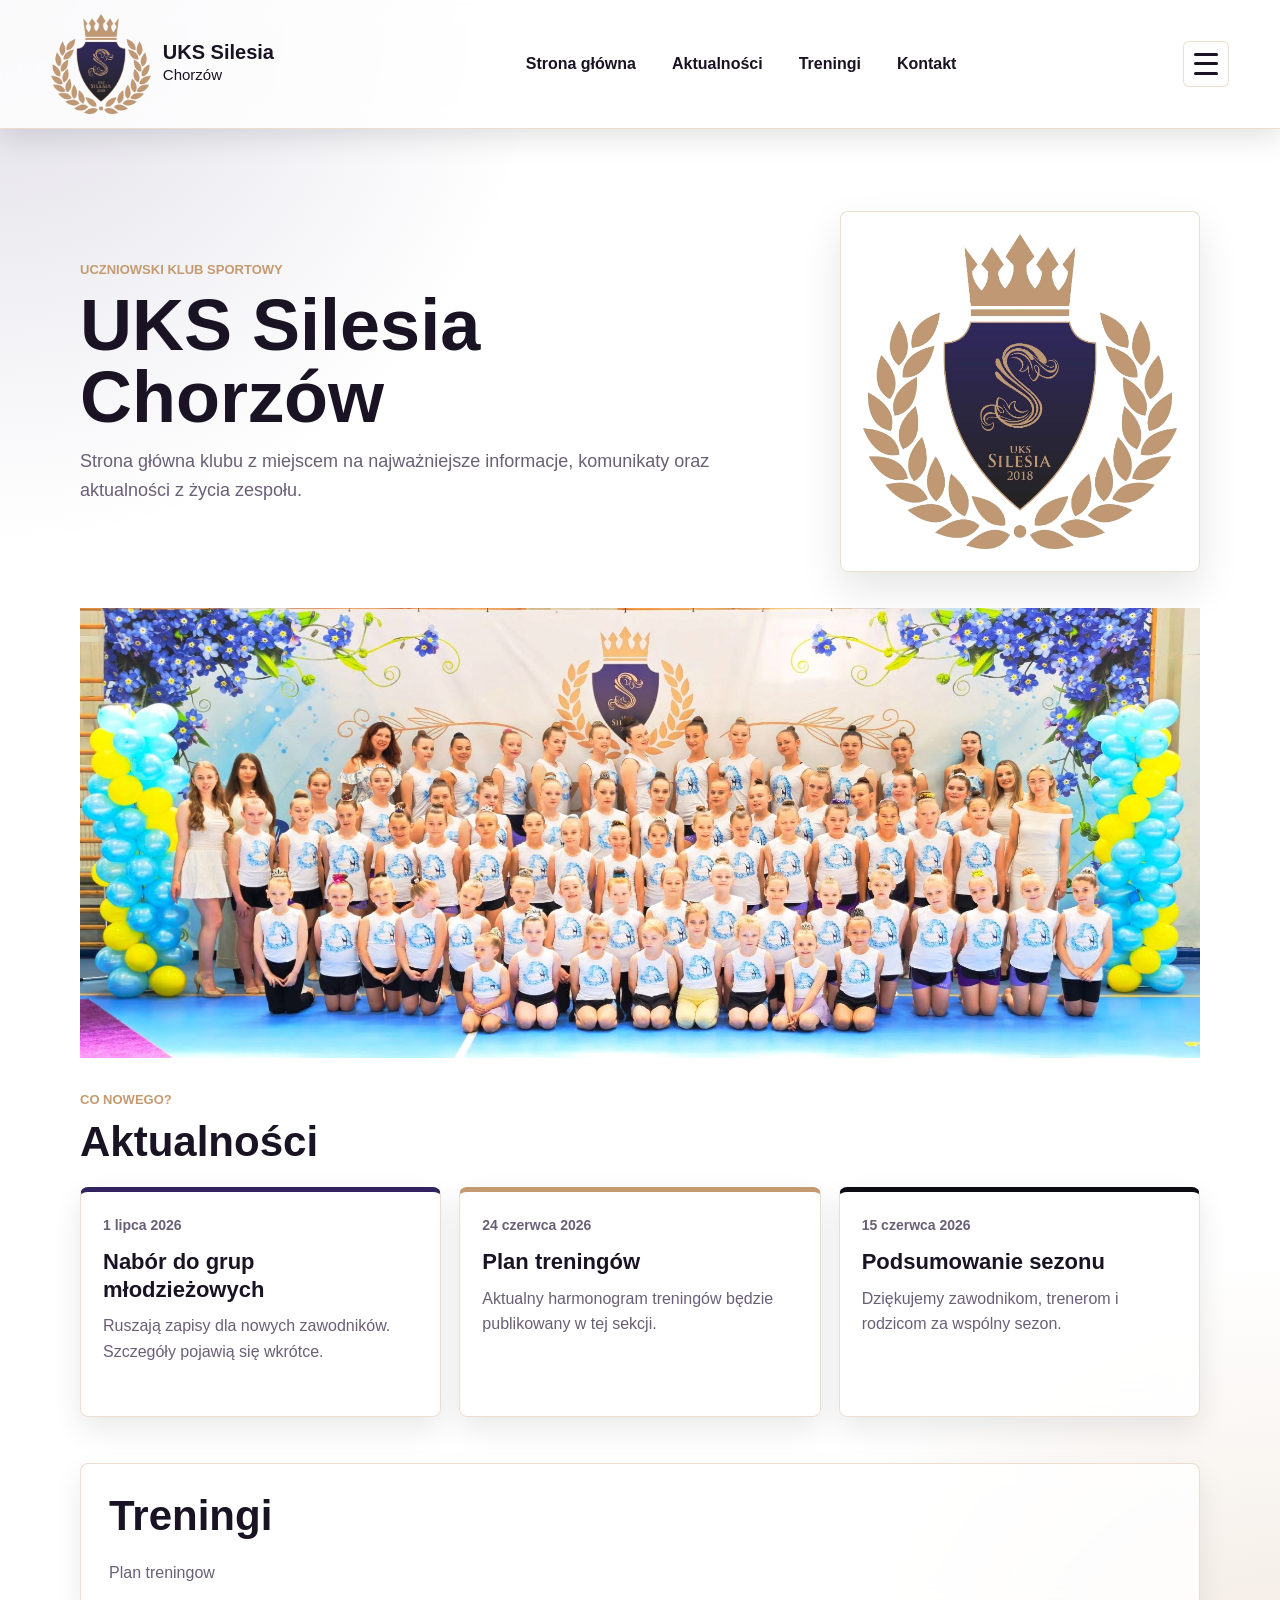
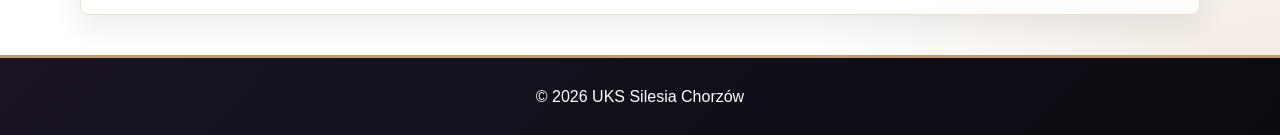
==== index.html @ f20cba4d "Add files via upload" ====
<!DOCTYPE html>
<html lang="pl">
<head>
  <meta charset="UTF-8">
  <meta name="viewport" content="width=device-width, initial-scale=1.0">
  <title>UKS Silesia Chorzów</title>
  <link rel="stylesheet" href="style.css">
</head>
<body>
  <header class="naglowek-strony">
    <a class="logo" href="#poczatek" aria-label="UKS Silesia Chorzów - strona główna">
      <img class="obraz-logo" src="logo.png" alt="Logo UKS Silesia Chorzów">
      <span class="tekst-logo">
        <strong>UKS Silesia</strong>
        <span>Chorzów</span>
      </span>
    </a>

    <nav class="nawigacja-glowna" aria-label="Główna nawigacja">
      <a href="#poczatek">Strona główna</a>
      <a href="#aktualnosci">Aktualności</a>
      <a href="#treningi">Treningi</a>
      <a href="#kontakt">Kontakt</a>
    </nav>

    <div class="obszar-menu">
      <button class="przycisk-menu" id="przycisk-menu" type="button" aria-label="Otwórz menu" aria-expanded="false" aria-controls="menu-rozwijane">
        <span></span>
        <span></span>
        <span></span>
      </button>

      <div class="menu-rozwijane" id="menu-rozwijane" hidden>
        <a href="#poczatek">Strona główna</a>
        <a href="#aktualnosci">Aktualności</a>
        <a href="#treningi">Treningi</a>
        <a href="#kontakt">Kontakt</a>
      </div>
    </div>
  </header>


  <main id="poczatek">
    
    <section class="wstep">
      <div class="tekst-wstepu">
        <p class="etykieta">Uczniowski Klub Sportowy</p>
        <h1>UKS Silesia Chorzów</h1>
        <p>
          Strona główna klubu z miejscem na najważniejsze informacje, komunikaty
          oraz aktualności z życia zespołu.
        </p>
      </div>

      <div class="logo-wstepu" aria-hidden="true">
        <img src="logo.png" alt="">
      </div>
    </section>

    <section>
      <img src="baner.jpg" alt="baner" id="baner">
    </section>

    <section class="aktualnosci" id="aktualnosci" aria-labelledby="naglowek-aktualnosci">
      <p class="etykieta">Co nowego?</p>
      <h2 id="naglowek-aktualnosci">Aktualności</h2>

      <div class="siatka-aktualnosci">
        <article class="karta-aktualnosci">
          <time datetime="2026-07-01">1 lipca 2026</time>
          <h3>Nabór do grup młodzieżowych</h3>
          <p>Ruszają zapisy dla nowych zawodników. Szczegóły pojawią się wkrótce.</p>
        </article>

        <article class="karta-aktualnosci">
          <time datetime="2026-06-24">24 czerwca 2026</time>
          <h3>Plan treningów</h3>
          <p>Aktualny harmonogram treningów będzie publikowany w tej sekcji.</p>
        </article>

        <article class="karta-aktualnosci">
          <time datetime="2026-06-15">15 czerwca 2026</time>
          <h3>Podsumowanie sezonu</h3>
          <p>Dziękujemy zawodnikom, trenerom i rodzicom za wspólny sezon.</p>
        </article>
      </div>
    </section>

    <section class="sekcja-informacyjna" id="treningi">
      <h2>Treningi</h2>
      <p>Plan treningow</p>
    </section>
  </main>

  <footer class="stopka-strony" id="kontakt">
    <p>© 2026 UKS Silesia Chorzów</p>
  </footer>

  <script src="script.js"></script>
</body>
</html>
---- style.css ----
:root {
  --fiolet: #31235f;
  --fiolet-ciemny: #191323;
  --czarny: #0d0b12;
  --zloto: #c49b71;
  --zloto-jasne: #e6c99b;
  --tekst: #17131f;
  --tekst-delikatny: #695f76;
  --linia: rgba(196, 155, 113, 0.32);
  --bialy-przezroczysty: rgba(255, 255, 255, 0.82);
  --bialy-mocny: rgba(255, 255, 255, 0.94);
}

* {
  box-sizing: border-box;
}

html {
  scroll-behavior: smooth;
}

body {
  margin: 0;
  font-family: Arial, Helvetica, sans-serif;
  color: var(--tekst);
  background:
    radial-gradient(circle at top left, rgba(49, 35, 95, 0.15), transparent 34rem),
    radial-gradient(circle at bottom right, rgba(196, 155, 113, 0.22), transparent 30rem),
    #ffffff;
  line-height: 1.6;
}

a {
  color: inherit;
}

.naglowek-strony {
  position: sticky;
  top: 0;
  z-index: 10;
  display: flex;
  align-items: center;
  justify-content: space-between;
  gap: 24px;
  min-height: 82px;
  padding: 14px clamp(18px, 4vw, 56px);
  background: var(--bialy-przezroczysty);
  border-bottom: 1px solid var(--linia);
  box-shadow: 0 8px 28px rgba(13, 11, 18, 0.12);
  backdrop-filter: blur(14px);
}

.logo {
  display: inline-flex;
  align-items: center;
  gap: 12px;
  color: var(--fiolet-ciemny);
  text-decoration: none;
}

.obraz-logo {
  width: 125px;
  height: 100px;
  flex: 0 0 64px;
  object-fit: contain;
  border-radius: 8px;
}

.tekst-logo {
  display: grid;
  font-size: 15px;
}

.tekst-logo strong {
  font-size: 20px;
  line-height: 1.1;
}

.nawigacja-glowna {
  display: flex;
  gap: 8px;
}

.nawigacja-glowna a,
.menu-rozwijane a {
  font-weight: 700;
  color: var(--fiolet-ciemny);
  text-decoration: none;
}

.nawigacja-glowna a {
  padding: 10px 14px;
  border-radius: 6px;
}

.nawigacja-glowna a:hover,
.nawigacja-glowna a:focus-visible,
.menu-rozwijane a:hover,
.menu-rozwijane a:focus-visible {
  color: var(--fiolet);
  background: rgba(196, 155, 113, 0.16);
  outline: none;
}

.obszar-menu {
  position: relative;
}

.przycisk-menu {
  display: grid;
  place-items: center;
  gap: 5px;
  width: 46px;
  height: 46px;
  padding: 10px;
  border: 1px solid var(--linia);
  border-radius: 6px;
  background: var(--bialy-mocny);
  cursor: pointer;
}

.przycisk-menu span {
  display: block;
  width: 24px;
  height: 3px;
  background: var(--fiolet-ciemny);
  border-radius: 20px;
}

.menu-rozwijane {
  position: absolute;
  top: calc(100% + 12px);
  right: 0;
  min-width: 220px;
  padding: 8px;
  background: var(--bialy-mocny);
  border: 1px solid var(--linia);
  border-radius: 8px;
  box-shadow: 0 18px 42px rgba(13, 11, 18, 0.18);
  backdrop-filter: blur(14px);
}

.menu-rozwijane a {
  display: block;
  padding: 12px 14px;
  border-radius: 6px;
}

main {
  width: min(1120px, calc(100% - 32px));
  margin: 0 auto;
}

.wstep {
  display: grid;
  grid-template-columns: minmax(0, 1fr) minmax(220px, 360px);
  gap: clamp(24px, 5vw, 54px);
  align-items: center;
  padding: clamp(42px, 7vw, 82px) 0 36px;
}

.etykieta {
  margin: 0 0 8px;
  color: var(--zloto);
  font-size: 13px;
  font-weight: 800;
  letter-spacing: 0;
  text-transform: uppercase;
}

h1,
h2,
h3,
p {
  margin-top: 0;
}

h1 {
  max-width: 780px;
  margin-bottom: 14px;
  color: var(--fiolet-ciemny);
  font-size: clamp(36px, 7vw, 72px);
  line-height: 1;
  letter-spacing: 0;
}

h2 {
  margin-bottom: 20px;
  color: var(--fiolet-ciemny);
  font-size: clamp(28px, 4vw, 42px);
  line-height: 1.15;
  letter-spacing: 0;
}

h3 {
  margin-bottom: 10px;
  color: var(--fiolet-ciemny);
  font-size: 22px;
  line-height: 1.25;
  letter-spacing: 0;
}

.tekst-wstepu p:not(.etykieta) {
  max-width: 670px;
  color: var(--tekst-delikatny);
  font-size: 18px;
}

.logo-wstepu {
  display: grid;
  place-items: center;
  min-height: 300px;
  padding: 22px;
  background: var(--bialy-przezroczysty);
  border: 1px solid var(--linia);
  border-radius: 8px;
  box-shadow: 0 18px 42px rgba(13, 11, 18, 0.1);
  backdrop-filter: blur(14px);
}

.logo-wstepu img {
  width: min(100%, 320px);
  max-height: 320px;
  object-fit: contain;
}

.aktualnosci {
  padding: 24px 0 46px;
}

.siatka-aktualnosci {
  display: grid;
  grid-template-columns: repeat(3, minmax(0, 1fr));
  gap: 18px;
}

.karta-aktualnosci {
  min-height: 230px;
  padding: 22px;
  background: var(--bialy-przezroczysty);
  border: 1px solid var(--linia);
  border-top: 5px solid var(--fiolet);
  border-radius: 8px;
  box-shadow: 0 12px 30px rgba(13, 11, 18, 0.09);
  backdrop-filter: blur(14px);
}

.karta-aktualnosci:nth-child(2) {
  border-top-color: var(--zloto);
}

.karta-aktualnosci:nth-child(3) {
  border-top-color: var(--czarny);
}

.karta-aktualnosci time {
  display: block;
  margin-bottom: 12px;
  color: var(--tekst-delikatny);
  font-size: 14px;
  font-weight: 700;
}

.karta-aktualnosci p,
.sekcja-informacyjna p {
  color: var(--tekst-delikatny);
}

.sekcja-informacyjna {
  margin-bottom: 28px;
  padding: 28px;
  background: var(--bialy-przezroczysty);
  border: 1px solid var(--linia);
  border-radius: 8px;
  box-shadow: 0 12px 30px rgba(13, 11, 18, 0.08);
  backdrop-filter: blur(14px);
}

.sekcja-informacyjna p {
  margin-bottom: 0;
}

.stopka-strony {
  margin-top: 40px;
  padding: 26px 18px;
  color: #ffffff;
  text-align: center;
  background: linear-gradient(135deg, var(--fiolet-ciemny), var(--czarny));
  border-top: 3px solid var(--zloto);
}

.stopka-strony p {
  margin: 0;
}

@media (max-width: 850px) {
  .nawigacja-glowna {
    display: none;
  }

  .siatka-aktualnosci {
    grid-template-columns: 1fr;
  }

  .wstep {
    grid-template-columns: 1fr;
  }

  .logo-wstepu {
    min-height: 220px;
  }
}

@media (max-width: 560px) {
  .naglowek-strony {
    padding: 12px 16px;
  }

  .obraz-logo {
    width: 50px;
    height: 50px;
    flex-basis: 50px;
  }

  .tekst-logo strong {
    font-size: 17px;
  }

  .menu-rozwijane {
    right: -4px;
    width: min(260px, calc(100vw - 32px));
  }

  .karta-aktualnosci,
  .sekcja-informacyjna {
    padding: 18px;
  }
}

#baner{
  width: 100%;
  height: 450px;
}
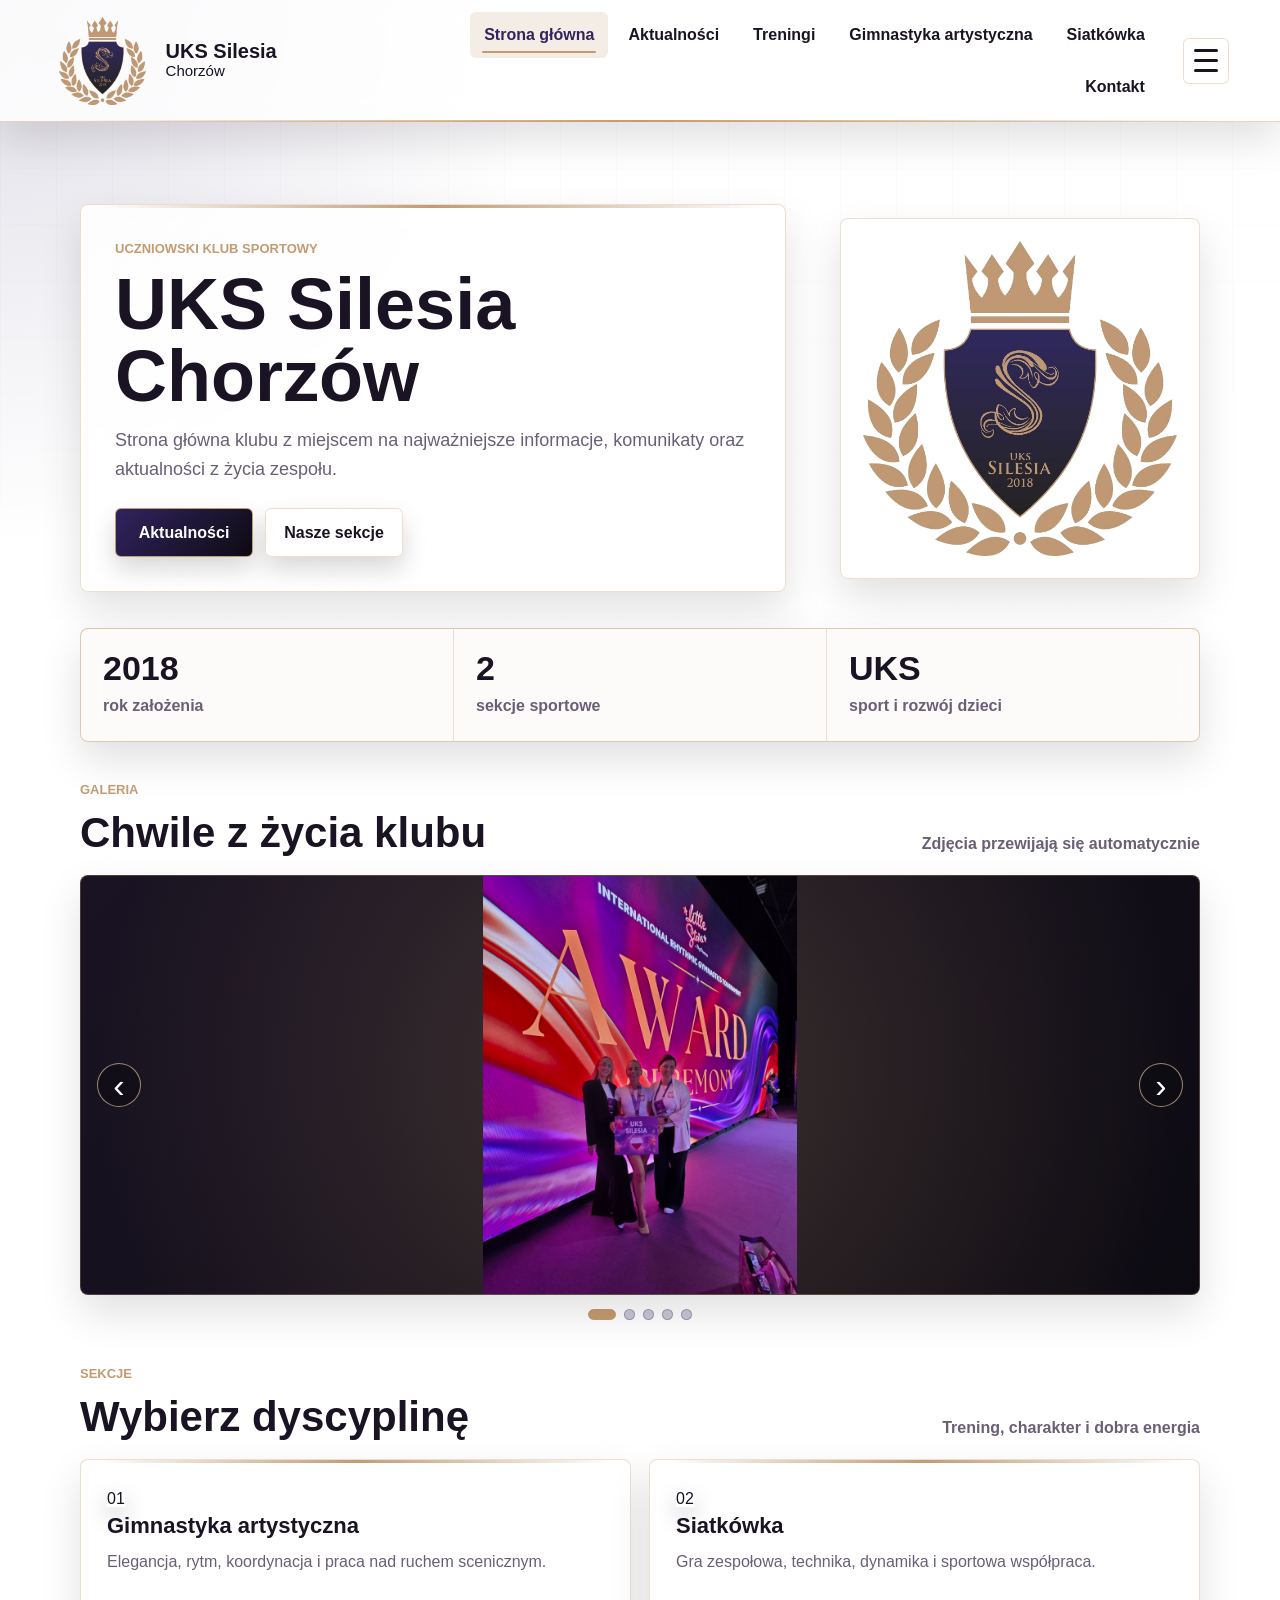
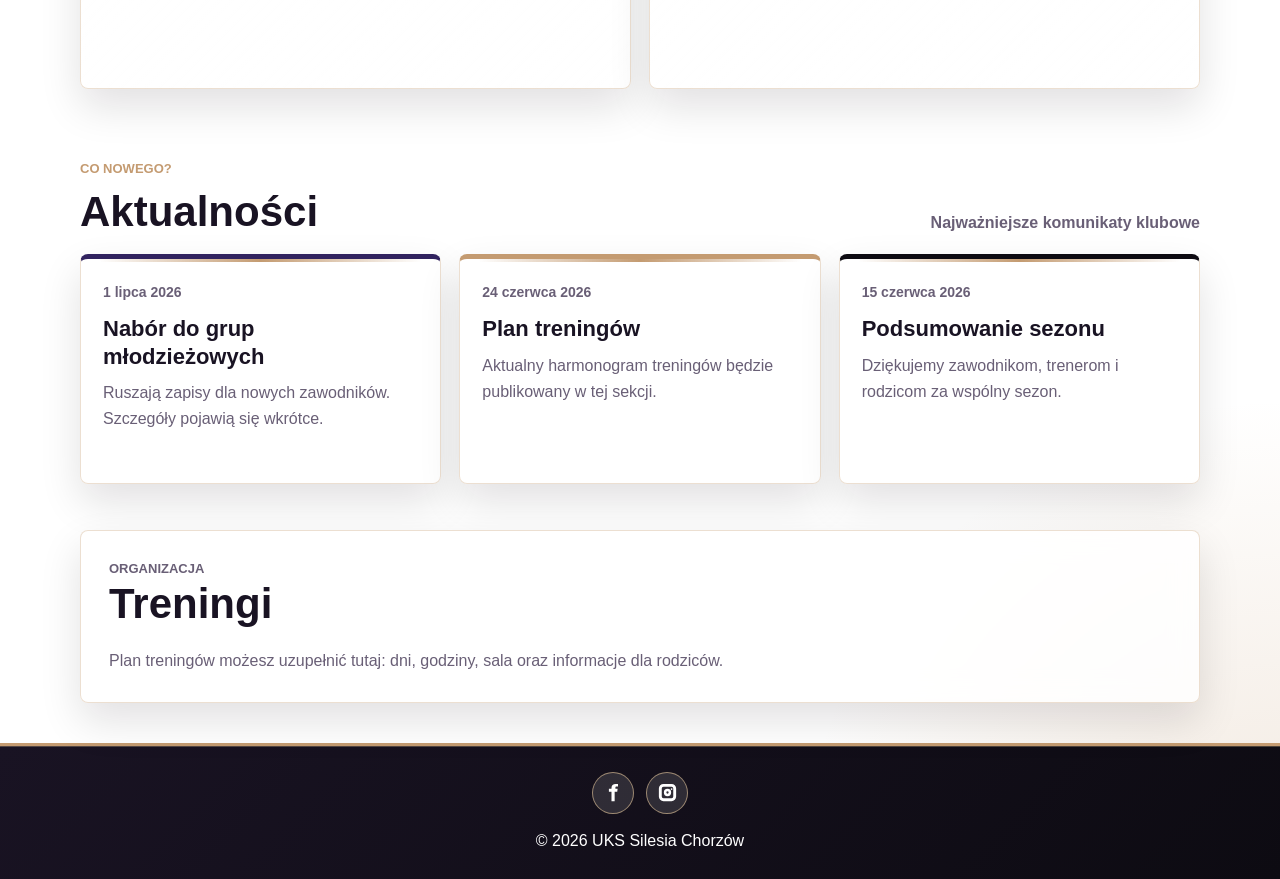
==== commit 0102bd58: "Add files via upload" ====
--- a/index.html
+++ b/index.html
@@ -17,9 +17,11 @@
     </a>
 
     <nav class="nawigacja-glowna" aria-label="Główna nawigacja">
-      <a href="#poczatek">Strona główna</a>
+      <a class="aktywny-link" href="#poczatek">Strona główna</a>
       <a href="#aktualnosci">Aktualności</a>
       <a href="#treningi">Treningi</a>
+      <a href="gimnastyka-artystyczna.html">Gimnastyka artystyczna</a>
+      <a href="siatkowka.html">Siatkówka</a>
       <a href="#kontakt">Kontakt</a>
     </nav>
 
@@ -31,9 +33,11 @@
       </button>
 
       <div class="menu-rozwijane" id="menu-rozwijane" hidden>
-        <a href="#poczatek">Strona główna</a>
+        <a class="aktywny-link" href="#poczatek">Strona główna</a>
         <a href="#aktualnosci">Aktualności</a>
         <a href="#treningi">Treningi</a>
+        <a href="gimnastyka-artystyczna.html">Gimnastyka artystyczna</a>
+        <a href="siatkowka.html">Siatkówka</a>
         <a href="#kontakt">Kontakt</a>
       </div>
     </div>
@@ -50,6 +54,10 @@
           Strona główna klubu z miejscem na najważniejsze informacje, komunikaty
           oraz aktualności z życia zespołu.
         </p>
+        <div class="przyciski-wstepu">
+          <a class="przycisk-link" href="#aktualnosci">Aktualności</a>
+          <a class="przycisk-drugi" href="#sekcje">Nasze sekcje</a>
+        </div>
       </div>
 
       <div class="logo-wstepu" aria-hidden="true">
@@ -57,13 +65,82 @@
       </div>
     </section>
 
-    <section>
-      <img src="baner.jpg" alt="baner" id="baner">
+    <section class="pasek-klubowy" aria-label="Najważniejsze informacje o klubie">
+      <div>
+        <strong>2018</strong>
+        <span>rok założenia</span>
+      </div>
+      <div>
+        <strong>2</strong>
+        <span>sekcje sportowe</span>
+      </div>
+      <div>
+        <strong>UKS</strong>
+        <span>sport i rozwój dzieci</span>
+      </div>
+    </section>
+
+    <section class="galeria-zdjec" id="galeria" aria-label="Galeria zdjęć UKS Silesia Chorzów">
+      <div class="naglowek-sekcji">
+        <div>
+          <p class="etykieta">Galeria</p>
+          <h2>Chwile z życia klubu</h2>
+        </div>
+        <span>Zdjęcia przewijają się automatycznie</span>
+      </div>
+
+      <div class="okno-galerii">
+        <img class="slajd-galerii aktywny-slajd" src="galeria1.jpg" alt="Zawodniczki UKS Silesia Chorzów podczas wydarzenia klubowego">
+        <img class="slajd-galerii" src="galeria2.jpg" alt="Zdjęcie z galerii UKS Silesia Chorzów">
+        <img class="slajd-galerii" src="galeria3.jpg" alt="Zdjęcie z występu gimnastyki artystycznej">
+        <img class="slajd-galerii" src="galeria4.jpg" alt="Zdjęcie zawodniczek UKS Silesia Chorzów">
+        <img class="slajd-galerii" src="galeria5.jpg" alt="Zdjęcie klubowe UKS Silesia Chorzów">
+
+        <button class="przycisk-galerii poprzedni-slajd" type="button" aria-label="Poprzednie zdjęcie">‹</button>
+        <button class="przycisk-galerii nastepny-slajd" type="button" aria-label="Następne zdjęcie">›</button>
+      </div>
+
+      <div class="kropki-galerii" aria-label="Wybór zdjęcia">
+        <button class="kropka-galerii aktywna-kropka" type="button" aria-label="Pokaż zdjęcie 1"></button>
+        <button class="kropka-galerii" type="button" aria-label="Pokaż zdjęcie 2"></button>
+        <button class="kropka-galerii" type="button" aria-label="Pokaż zdjęcie 3"></button>
+        <button class="kropka-galerii" type="button" aria-label="Pokaż zdjęcie 4"></button>
+        <button class="kropka-galerii" type="button" aria-label="Pokaż zdjęcie 5"></button>
+      </div>
+    </section>
+
+    <section class="sekcje-sportowe" id="sekcje">
+      <div class="naglowek-sekcji">
+        <div>
+          <p class="etykieta">Sekcje</p>
+          <h2>Wybierz dyscyplinę</h2>
+        </div>
+        <span>Trening, charakter i dobra energia</span>
+      </div>
+
+      <div class="siatka-dyscyplin">
+        <a class="karta-dyscypliny" href="gimnastyka-artystyczna.html">
+          <span>01</span>
+          <h3>Gimnastyka artystyczna</h3>
+          <p>Elegancja, rytm, koordynacja i praca nad ruchem scenicznym.</p>
+        </a>
+
+        <a class="karta-dyscypliny" href="siatkowka.html">
+          <span>02</span>
+          <h3>Siatkówka</h3>
+          <p>Gra zespołowa, technika, dynamika i sportowa współpraca.</p>
+        </a>
+      </div>
     </section>
 
     <section class="aktualnosci" id="aktualnosci" aria-labelledby="naglowek-aktualnosci">
-      <p class="etykieta">Co nowego?</p>
-      <h2 id="naglowek-aktualnosci">Aktualności</h2>
+      <div class="naglowek-sekcji">
+        <div>
+          <p class="etykieta">Co nowego?</p>
+          <h2 id="naglowek-aktualnosci">Aktualności</h2>
+        </div>
+        <span>Najważniejsze komunikaty klubowe</span>
+      </div>
 
       <div class="siatka-aktualnosci">
         <article class="karta-aktualnosci">
@@ -87,12 +164,27 @@
     </section>
 
     <section class="sekcja-informacyjna" id="treningi">
-      <h2>Treningi</h2>
-      <p>Plan treningow</p>
+      <div>
+        <p class="etykieta">Organizacja</p>
+        <h2>Treningi</h2>
+      </div>
+      <p>Plan treningów możesz uzupełnić tutaj: dni, godziny, sala oraz informacje dla rodziców.</p>
     </section>
   </main>
 
   <footer class="stopka-strony" id="kontakt">
+    <div class="linki-spolecznosciowe" aria-label="Media społecznościowe">
+      <a class="ikona-spolecznosciowa" href="https://www.facebook.com/uks.silesia.7/" target="_blank" rel="noopener noreferrer" aria-label="Facebook UKS Silesia">
+        <svg viewBox="0 0 24 24" aria-hidden="true">
+          <path d="M14 8.2V6.7c0-.7.5-.9 1-.9h1.7V3.1C16.4 3 15.4 3 14.2 3c-2.6 0-4.3 1.5-4.3 4.2v1H7.2v3h2.7V21h3.3v-9.8h2.7l.4-3H14Z"></path>
+        </svg>
+      </a>
+      <a class="ikona-spolecznosciowa" href="https://www.instagram.com/silesiauks/" target="_blank" rel="noopener noreferrer" aria-label="Instagram UKS Silesia">
+        <svg viewBox="0 0 24 24" aria-hidden="true">
+          <path d="M7.8 3h8.4A4.8 4.8 0 0 1 21 7.8v8.4a4.8 4.8 0 0 1-4.8 4.8H7.8A4.8 4.8 0 0 1 3 16.2V7.8A4.8 4.8 0 0 1 7.8 3Zm0 3A1.8 1.8 0 0 0 6 7.8v8.4A1.8 1.8 0 0 0 7.8 18h8.4a1.8 1.8 0 0 0 1.8-1.8V7.8A1.8 1.8 0 0 0 16.2 6H7.8Zm4.2 2.2a3.8 3.8 0 1 1 0 7.6 3.8 3.8 0 0 1 0-7.6Zm0 2.6a1.2 1.2 0 1 0 0 2.4 1.2 1.2 0 0 0 0-2.4Zm4.3-3.3a.9.9 0 1 1 0 1.8.9.9 0 0 1 0-1.8Z"></path>
+        </svg>
+      </a>
+    </div>
     <p>© 2026 UKS Silesia Chorzów</p>
   </footer>
 
--- a/style.css
+++ b/style.css
@@ -9,9 +9,13 @@
   --linia: rgba(196, 155, 113, 0.32);
   --bialy-przezroczysty: rgba(255, 255, 255, 0.82);
   --bialy-mocny: rgba(255, 255, 255, 0.94);
-}
-
-* {
+  --szerokosc-tresci: 1120px;
+  --odstep-boczny: clamp(16px, 4vw, 56px);
+}
+
+*,
+*::before,
+*::after {
   box-sizing: border-box;
 }
 
@@ -20,7 +24,9 @@
 }
 
 body {
+  min-width: 320px;
   margin: 0;
+  overflow-x: hidden;
   font-family: Arial, Helvetica, sans-serif;
   color: var(--tekst);
   background:
@@ -30,6 +36,14 @@
   line-height: 1.6;
 }
 
+img,
+svg,
+video {
+  display: block;
+  max-width: 100%;
+  height: auto;
+}
+
 a {
   color: inherit;
 }
@@ -41,9 +55,9 @@
   display: flex;
   align-items: center;
   justify-content: space-between;
-  gap: 24px;
-  min-height: 82px;
-  padding: 14px clamp(18px, 4vw, 56px);
+  gap: clamp(12px, 2.4vw, 24px);
+  min-height: clamp(70px, 8vw, 96px);
+  padding: 12px var(--odstep-boczny);
   background: var(--bialy-przezroczysty);
   border-bottom: 1px solid var(--linia);
   box-shadow: 0 8px 28px rgba(13, 11, 18, 0.12);
@@ -52,33 +66,42 @@
 
 .logo {
   display: inline-flex;
+  flex: 1 1 260px;
   align-items: center;
+  min-width: 0;
   gap: 12px;
   color: var(--fiolet-ciemny);
   text-decoration: none;
 }
 
 .obraz-logo {
-  width: 125px;
-  height: 100px;
-  flex: 0 0 64px;
+  flex: 0 0 auto;
+  width: clamp(58px, 8vw, 104px);
+  height: clamp(52px, 7vw, 88px);
   object-fit: contain;
   border-radius: 8px;
 }
 
 .tekst-logo {
   display: grid;
-  font-size: 15px;
+  min-width: 0;
+  font-size: clamp(13px, 1.5vw, 15px);
+  line-height: 1.25;
 }
 
 .tekst-logo strong {
-  font-size: 20px;
+  overflow-wrap: anywhere;
+  font-size: clamp(17px, 2vw, 20px);
   line-height: 1.1;
 }
 
 .nawigacja-glowna {
   display: flex;
-  gap: 8px;
+  flex: 2 1 420px;
+  flex-wrap: wrap;
+  justify-content: flex-end;
+  min-width: 0;
+  gap: 6px;
 }
 
 .nawigacja-glowna a,
@@ -91,6 +114,7 @@
 .nawigacja-glowna a {
   padding: 10px 14px;
   border-radius: 6px;
+  white-space: nowrap;
 }
 
 .nawigacja-glowna a:hover,
@@ -104,6 +128,7 @@
 
 .obszar-menu {
   position: relative;
+  flex: 0 0 auto;
 }
 
 .przycisk-menu {
@@ -131,7 +156,9 @@
   position: absolute;
   top: calc(100% + 12px);
   right: 0;
+  width: max-content;
   min-width: 220px;
+  max-width: calc(100vw - 32px);
   padding: 8px;
   background: var(--bialy-mocny);
   border: 1px solid var(--linia);
@@ -140,6 +167,10 @@
   backdrop-filter: blur(14px);
 }
 
+.menu-rozwijane[hidden] {
+  display: none;
+}
+
 .menu-rozwijane a {
   display: block;
   padding: 12px 14px;
@@ -147,8 +178,13 @@
 }
 
 main {
-  width: min(1120px, calc(100% - 32px));
+  width: min(var(--szerokosc-tresci), calc(100% - clamp(28px, 8vw, 64px)));
   margin: 0 auto;
+}
+
+.strona-gimnastyki,
+.strona-siatkowki {
+  width: 100%;
 }
 
 .wstep {
@@ -179,7 +215,7 @@
   max-width: 780px;
   margin-bottom: 14px;
   color: var(--fiolet-ciemny);
-  font-size: clamp(36px, 7vw, 72px);
+  font-size: clamp(34px, 7vw, 72px);
   line-height: 1;
   letter-spacing: 0;
 }
@@ -209,8 +245,8 @@
 .logo-wstepu {
   display: grid;
   place-items: center;
-  min-height: 300px;
-  padding: 22px;
+  min-height: clamp(220px, 35vw, 300px);
+  padding: clamp(16px, 3vw, 22px);
   background: var(--bialy-przezroczysty);
   border: 1px solid var(--linia);
   border-radius: 8px;
@@ -228,9 +264,100 @@
   padding: 24px 0 46px;
 }
 
+.galeria-zdjec {
+  margin: 8px 0 38px;
+}
+
+.okno-galerii {
+  position: relative;
+  overflow: hidden;
+  min-height: 180px;
+  max-height: 450px;
+  aspect-ratio: 16 / 6;
+  background:
+    radial-gradient(circle at center, rgba(196, 155, 113, 0.24), transparent 34rem),
+    linear-gradient(135deg, var(--fiolet-ciemny), var(--czarny));
+  border: 1px solid var(--linia);
+  border-radius: 8px;
+  box-shadow: 0 18px 42px rgba(13, 11, 18, 0.12);
+}
+
+.slajd-galerii {
+  position: absolute;
+  inset: 0;
+  width: 100%;
+  height: 100%;
+  max-width: none;
+  object-fit: contain;
+  object-position: center;
+  opacity: 0;
+  transform: scale(1.02);
+  transition: opacity 0.55s ease, transform 0.55s ease;
+}
+
+.slajd-galerii.aktywny-slajd {
+  opacity: 1;
+  transform: scale(1);
+}
+
+.przycisk-galerii {
+  position: absolute;
+  top: 50%;
+  display: grid;
+  place-items: center;
+  width: 44px;
+  height: 44px;
+  color: #ffffff;
+  font-size: 34px;
+  line-height: 1;
+  background: rgba(13, 11, 18, 0.56);
+  border: 1px solid rgba(230, 201, 155, 0.65);
+  border-radius: 999px;
+  cursor: pointer;
+  transform: translateY(-50%);
+}
+
+.przycisk-galerii:hover,
+.przycisk-galerii:focus-visible {
+  color: var(--czarny);
+  background: var(--zloto-jasne);
+  outline: none;
+}
+
+.poprzedni-slajd {
+  left: 16px;
+}
+
+.nastepny-slajd {
+  right: 16px;
+}
+
+.kropki-galerii {
+  display: flex;
+  justify-content: center;
+  gap: 8px;
+  padding-top: 14px;
+}
+
+.kropka-galerii {
+  width: 11px;
+  height: 11px;
+  padding: 0;
+  background: rgba(49, 35, 95, 0.26);
+  border: 1px solid rgba(49, 35, 95, 0.3);
+  border-radius: 999px;
+  cursor: pointer;
+}
+
+.kropka-galerii.aktywna-kropka {
+  width: 28px;
+  background: var(--zloto);
+  border-color: var(--zloto);
+}
+
 .siatka-aktualnosci {
   display: grid;
-  grid-template-columns: repeat(3, minmax(0, 1fr));
+  grid-template-columns: repeat(auto-fit, minmax(min(100%, 260px), 1fr));
   gap: 18px;
 }
 
@@ -280,6 +407,149 @@
   margin-bottom: 0;
 }
 
+.baner-podstrony {
+  position: relative;
+  display: grid;
+  align-items: end;
+  min-height: calc(100vh - 88px);
+  overflow: hidden;
+  isolation: isolate;
+}
+
+.baner-podstrony::after {
+  position: absolute;
+  inset: 0;
+  z-index: -1;
+  content: "";
+  background:
+    linear-gradient(90deg, rgba(13, 11, 18, 0.68), rgba(49, 35, 95, 0.28), rgba(255, 255, 255, 0.08)),
+    linear-gradient(0deg, rgba(13, 11, 18, 0.46), transparent 48%);
+}
+
+.baner-podstrony img {
+  position: absolute;
+  inset: 0;
+  z-index: -2;
+  width: 100%;
+  height: 100%;
+  max-width: none;
+  object-fit: cover;
+  object-position: center;
+}
+
+.tekst-banera {
+  width: min(var(--szerokosc-tresci), calc(100% - clamp(28px, 8vw, 64px)));
+  margin: 0 auto;
+  padding: clamp(44px, 8vw, 86px) 0;
+  color: #ffffff;
+}
+
+.tekst-banera h1 {
+  max-width: 760px;
+  color: #ffffff;
+  text-shadow: 0 12px 32px rgba(0, 0, 0, 0.36);
+}
+
+.tekst-banera p:not(.etykieta) {
+  max-width: 650px;
+  margin-bottom: 0;
+  color: rgba(255, 255, 255, 0.9);
+  font-size: 18px;
+}
+
+.sekcja-podstrony,
+.siatka-sekcji,
+.wezwanie-podstrony {
+  width: min(var(--szerokosc-tresci), calc(100% - clamp(28px, 8vw, 64px)));
+  margin-right: auto;
+  margin-left: auto;
+}
+
+.sekcja-podstrony {
+  margin-top: clamp(38px, 7vw, 72px);
+  margin-bottom: 24px;
+  padding: 30px;
+  background: var(--bialy-przezroczysty);
+  border: 1px solid var(--linia);
+  border-radius: 8px;
+  box-shadow: 0 12px 30px rgba(13, 11, 18, 0.08);
+  backdrop-filter: blur(14px);
+}
+
+.sekcja-podstrony p:not(.etykieta) {
+  max-width: 850px;
+  margin-bottom: 0;
+  color: var(--tekst-delikatny);
+}
+
+.siatka-sekcji {
+  display: grid;
+  grid-template-columns: repeat(4, minmax(0, 1fr));
+  gap: 18px;
+  margin-bottom: 28px;
+}
+
+.karta-sekcji {
+  min-height: 280px;
+  padding: 22px;
+  background: var(--bialy-przezroczysty);
+  border: 1px solid var(--linia);
+  border-radius: 8px;
+  box-shadow: 0 12px 30px rgba(13, 11, 18, 0.08);
+  backdrop-filter: blur(14px);
+}
+
+.karta-sekcji span {
+  display: inline-grid;
+  place-items: center;
+  width: 42px;
+  height: 42px;
+  margin-bottom: 18px;
+  color: #ffffff;
+  font-weight: 800;
+  background: linear-gradient(135deg, var(--fiolet), var(--czarny));
+  border: 1px solid var(--zloto);
+  border-radius: 999px;
+}
+
+.karta-sekcji h2 {
+  margin-bottom: 12px;
+  font-size: 24px;
+}
+
+.karta-sekcji p {
+  margin-bottom: 0;
+  color: var(--tekst-delikatny);
+}
+
+.wezwanie-podstrony {
+  display: grid;
+  grid-template-columns: minmax(0, 280px) minmax(0, 1fr) auto;
+  gap: 22px;
+  align-items: center;
+}
+
+.przycisk-link {
+  display: inline-flex;
+  align-items: center;
+  justify-content: center;
+  min-height: 46px;
+  padding: 11px 18px;
+  color: #ffffff;
+  font-weight: 800;
+  text-decoration: none;
+  background: linear-gradient(135deg, var(--fiolet), var(--czarny));
+  border: 1px solid var(--zloto);
+  border-radius: 6px;
+}
+
+.przycisk-link:hover,
+.przycisk-link:focus-visible {
+  color: var(--czarny);
+  background: var(--zloto-jasne);
+  outline: none;
+}
+
 .stopka-strony {
   margin-top: 40px;
   padding: 26px 18px;
@@ -293,15 +563,103 @@
   margin: 0;
 }
 
+.linki-spolecznosciowe {
+  display: flex;
+  justify-content: center;
+  gap: 12px;
+  margin-bottom: 14px;
+}
+
+.ikona-spolecznosciowa {
+  display: inline-grid;
+  place-items: center;
+  width: 42px;
+  height: 42px;
+  color: #ffffff;
+  background: rgba(255, 255, 255, 0.12);
+  border: 1px solid rgba(230, 201, 155, 0.6);
+  border-radius: 999px;
+  transition: transform 0.2s ease, background 0.2s ease, color 0.2s ease;
+}
+
+.ikona-spolecznosciowa:hover,
+.ikona-spolecznosciowa:focus-visible {
+  color: var(--czarny);
+  background: var(--zloto-jasne);
+  outline: none;
+  transform: translateY(-2px);
+}
+
+.ikona-spolecznosciowa svg {
+  width: 23px;
+  height: 23px;
+  fill: currentColor;
+}
+
+#baner {
+  display: block;
+  width: 100%;
+  min-height: 180px;
+  max-height: 450px;
+  aspect-ratio: 16 / 6;
+  object-fit: cover;
+  object-position: center;
+  background-position: center;
+  background-size: cover;
+}
+
+#baner img {
+  width: 100%;
+  height: 100%;
+  object-fit: cover;
+}
+
+@media (max-width: 950px) {
+  .naglowek-strony {
+    flex-wrap: wrap;
+  }
+
+  .nawigacja-glowna {
+    order: 3;
+    flex-basis: 100%;
+    justify-content: flex-start;
+  }
+
+  .nawigacja-glowna a {
+    padding: 8px 10px;
+  }
+
+  .wstep {
+    grid-template-columns: 1fr;
+  }
+
+  .logo-wstepu {
+    justify-self: center;
+    width: min(100%, 480px);
+  }
+
+  .siatka-sekcji {
+    grid-template-columns: repeat(2, minmax(0, 1fr));
+  }
+
+  .wezwanie-podstrony {
+    grid-template-columns: 1fr;
+  }
+}
+
 @media (max-width: 850px) {
+  .naglowek-strony {
+    flex-wrap: nowrap;
+  }
+
+  .logo {
+    flex: 1 1 auto;
+  }
+
   .nawigacja-glowna {
     display: none;
   }
 
-  .siatka-aktualnosci {
-    grid-template-columns: 1fr;
-  }
-
   .wstep {
     grid-template-columns: 1fr;
   }
@@ -311,33 +669,547 @@
   }
 }
 
+@media (max-width: 700px) {
+  main {
+    width: calc(100% - 32px);
+  }
+
+  h1 {
+    font-size: clamp(32px, 10vw, 46px);
+  }
+
+  h2 {
+    font-size: clamp(24px, 8vw, 34px);
+  }
+
+  h3 {
+    font-size: 20px;
+  }
+
+  .tekst-wstepu p:not(.etykieta) {
+    font-size: 16px;
+  }
+
+  .aktualnosci {
+    padding: 18px 0 34px;
+  }
+
+  .sekcja-informacyjna {
+    margin-bottom: 20px;
+  }
+
+  #baner,
+  .okno-galerii {
+    max-height: 340px;
+    aspect-ratio: 4 / 3;
+  }
+
+  .baner-podstrony {
+    min-height: 78vh;
+  }
+
+  .tekst-banera p:not(.etykieta) {
+    font-size: 16px;
+  }
+
+  .sekcja-podstrony {
+    padding: 22px;
+  }
+
+  .siatka-sekcji {
+    grid-template-columns: 1fr;
+  }
+
+  .karta-sekcji {
+    min-height: 0;
+  }
+}
+
 @media (max-width: 560px) {
   .naglowek-strony {
-    padding: 12px 16px;
+    min-height: 66px;
+    padding: 10px 16px;
+  }
+
+  .logo {
+    gap: 10px;
   }
 
   .obraz-logo {
     width: 50px;
     height: 50px;
-    flex-basis: 50px;
+  }
+
+  .tekst-logo {
+    font-size: 12px;
   }
 
   .tekst-logo strong {
-    font-size: 17px;
+    font-size: 16px;
+  }
+
+  .przycisk-menu {
+    width: 42px;
+    height: 42px;
+  }
+
+  .przycisk-galerii {
+    width: 38px;
+    height: 38px;
+    font-size: 28px;
+  }
+
+  .poprzedni-slajd {
+    left: 10px;
+  }
+
+  .nastepny-slajd {
+    right: 10px;
   }
 
   .menu-rozwijane {
-    right: -4px;
-    width: min(260px, calc(100vw - 32px));
+    position: fixed;
+    top: 74px;
+    right: 16px;
+    left: 16px;
+    width: auto;
+    min-width: 0;
+  }
+
+  .wstep {
+    padding: 30px 0 26px;
+  }
+
+  .logo-wstepu {
+    min-height: 180px;
+    padding: 16px;
   }
 
   .karta-aktualnosci,
   .sekcja-informacyjna {
     padding: 18px;
   }
-}
-
-#baner{
-  width: 100%;
-  height: 450px;
-}+
+  .stopka-strony {
+    margin-top: 28px;
+    padding: 22px 16px;
+  }
+
+  .tekst-banera,
+  .sekcja-podstrony,
+  .siatka-sekcji,
+  .wezwanie-podstrony {
+    width: calc(100% - 32px);
+  }
+}
+
+@media (max-width: 390px) {
+  main {
+    width: calc(100% - 24px);
+  }
+
+  .logo {
+    gap: 8px;
+  }
+
+  .tekst-logo {
+    font-size: 11px;
+  }
+
+  .tekst-logo strong {
+    font-size: 15px;
+  }
+
+  .przycisk-menu {
+    width: 40px;
+    height: 40px;
+  }
+
+  .menu-rozwijane {
+    top: 68px;
+    right: 12px;
+    left: 12px;
+  }
+
+  h1 {
+    font-size: 30px;
+  }
+
+  #baner,
+  .okno-galerii {
+    min-height: 160px;
+  }
+}
+
+/* Dopracowanie wizualne strony */
+:root {
+  --fiolet-gleboki: #24193f;
+  --cien-panelu: 0 18px 42px rgba(13, 11, 18, 0.12);
+  --cien-mocny: 0 24px 54px rgba(13, 11, 18, 0.18);
+}
+
+body::before {
+  position: fixed;
+  inset: 0;
+  z-index: -1;
+  pointer-events: none;
+  content: "";
+  background-image:
+    linear-gradient(rgba(196, 155, 113, 0.08) 1px, transparent 1px),
+    linear-gradient(90deg, rgba(49, 35, 95, 0.06) 1px, transparent 1px);
+  background-size: 56px 56px;
+  mask-image: linear-gradient(to bottom, rgba(0, 0, 0, 0.4), transparent 75%);
+}
+
+.naglowek-strony {
+  border-bottom-color: rgba(196, 155, 113, 0.42);
+  box-shadow: var(--cien-panelu);
+}
+
+.naglowek-strony::after {
+  position: absolute;
+  right: var(--odstep-boczny);
+  bottom: -1px;
+  left: var(--odstep-boczny);
+  height: 2px;
+  content: "";
+  background: linear-gradient(90deg, transparent, var(--zloto), transparent);
+}
+
+.logo {
+  transition: transform 0.2s ease;
+}
+
+.logo:hover {
+  transform: translateY(-1px);
+}
+
+.nawigacja-glowna a {
+  position: relative;
+}
+
+.nawigacja-glowna a::after {
+  position: absolute;
+  right: 12px;
+  bottom: 5px;
+  left: 12px;
+  height: 2px;
+  content: "";
+  background: var(--zloto);
+  border-radius: 999px;
+  opacity: 0;
+  transform: scaleX(0.5);
+  transition: opacity 0.2s ease, transform 0.2s ease;
+}
+
+.nawigacja-glowna a:hover::after,
+.nawigacja-glowna a:focus-visible::after,
+.nawigacja-glowna a.aktywny-link::after {
+  opacity: 1;
+  transform: scaleX(1);
+}
+
+.nawigacja-glowna a.aktywny-link,
+.menu-rozwijane a.aktywny-link {
+  color: var(--fiolet);
+  background: rgba(196, 155, 113, 0.18);
+}
+
+.przycisk-menu {
+  transition: transform 0.2s ease, border-color 0.2s ease, box-shadow 0.2s ease;
+}
+
+.przycisk-menu:hover,
+.przycisk-menu:focus-visible {
+  border-color: var(--zloto);
+  box-shadow: 0 10px 24px rgba(196, 155, 113, 0.18);
+  outline: none;
+  transform: translateY(-1px);
+}
+
+.naglowek-przewiniety {
+  background: rgba(255, 255, 255, 0.9);
+  box-shadow: 0 16px 40px rgba(13, 11, 18, 0.16);
+}
+
+.przycisk-menu span {
+  transition: transform 0.2s ease, opacity 0.2s ease;
+}
+
+.przycisk-menu.menu-otwarte span:nth-child(1) {
+  transform: translateY(8px) rotate(45deg);
+}
+
+.przycisk-menu.menu-otwarte span:nth-child(2) {
+  opacity: 0;
+}
+
+.przycisk-menu.menu-otwarte span:nth-child(3) {
+  transform: translateY(-8px) rotate(-45deg);
+}
+
+.menu-rozwijane {
+  padding: 10px;
+  border-color: rgba(196, 155, 113, 0.5);
+}
+
+.menu-rozwijane a {
+  position: relative;
+}
+
+.menu-rozwijane a + a {
+  margin-top: 2px;
+}
+
+.menu-rozwijane a + a::before {
+  position: absolute;
+  top: -2px;
+  right: 14px;
+  left: 14px;
+  height: 1px;
+  content: "";
+  background: linear-gradient(90deg, transparent, rgba(196, 155, 113, 0.78), transparent);
+}
+
+.tekst-wstepu,
+.sekcja-podstrony,
+.karta-aktualnosci,
+.karta-sekcji,
+.karta-dyscypliny {
+  position: relative;
+  overflow: hidden;
+}
+
+.tekst-wstepu {
+  padding: clamp(22px, 4vw, 34px);
+  background: linear-gradient(135deg, rgba(255, 255, 255, 0.9), rgba(255, 255, 255, 0.68));
+  border: 1px solid var(--linia);
+  border-radius: 8px;
+  box-shadow: var(--cien-panelu);
+  backdrop-filter: blur(14px);
+}
+
+.tekst-wstepu::before,
+.sekcja-podstrony::before,
+.karta-sekcji::before,
+.karta-aktualnosci::before,
+.karta-dyscypliny::before {
+  position: absolute;
+  top: 0;
+  right: 18px;
+  left: 18px;
+  height: 3px;
+  content: "";
+  background: linear-gradient(90deg, transparent, var(--zloto), transparent);
+  border-radius: 999px;
+}
+
+.przyciski-wstepu {
+  display: flex;
+  flex-wrap: wrap;
+  gap: 12px;
+  margin-top: 24px;
+}
+
+.przycisk-link,
+.przycisk-drugi {
+  min-width: 138px;
+  box-shadow: 0 12px 24px rgba(13, 11, 18, 0.16);
+  transition: transform 0.2s ease, background 0.2s ease, color 0.2s ease, border-color 0.2s ease;
+}
+
+.przycisk-drugi {
+  display: inline-flex;
+  align-items: center;
+  justify-content: center;
+  min-height: 46px;
+  padding: 11px 18px;
+  color: var(--fiolet-ciemny);
+  font-weight: 800;
+  text-decoration: none;
+  background: rgba(255, 255, 255, 0.72);
+  border: 1px solid var(--linia);
+  border-radius: 6px;
+}
+
+.jasny-przycisk {
+  color: #ffffff;
+  background: rgba(255, 255, 255, 0.14);
+  border-color: rgba(230, 201, 155, 0.72);
+}
+
+.przycisk-link:hover,
+.przycisk-link:focus-visible,
+.przycisk-drugi:hover,
+.przycisk-drugi:focus-visible {
+  color: var(--czarny);
+  background: var(--zloto-jasne);
+  border-color: var(--zloto-jasne);
+  outline: none;
+  transform: translateY(-2px);
+}
+
+.pasek-klubowy {
+  display: grid;
+  grid-template-columns: repeat(3, minmax(0, 1fr));
+  gap: 1px;
+  overflow: hidden;
+  margin: 0 0 38px;
+  background: var(--linia);
+  border: 1px solid var(--linia);
+  border-radius: 8px;
+  box-shadow: var(--cien-panelu);
+}
+
+.pasek-klubowy div {
+  padding: 22px;
+  background: rgba(255, 255, 255, 0.88);
+  backdrop-filter: blur(14px);
+}
+
+.pasek-klubowy strong {
+  display: block;
+  color: var(--fiolet-ciemny);
+  font-size: clamp(24px, 3vw, 34px);
+  line-height: 1;
+}
+
+.pasek-klubowy span {
+  display: block;
+  margin-top: 8px;
+  color: var(--tekst-delikatny);
+  font-weight: 700;
+}
+
+.pasek-podstrony {
+  width: min(var(--szerokosc-tresci), calc(100% - clamp(28px, 8vw, 64px)));
+  margin: 0 auto 28px;
+}
+
+.naglowek-sekcji {
+  display: flex;
+  align-items: end;
+  justify-content: space-between;
+  gap: 24px;
+  margin-bottom: 18px;
+}
+
+.naglowek-sekcji h2 {
+  margin-bottom: 0;
+}
+
+.naglowek-sekcji > span {
+  color: var(--tekst-delikatny);
+  font-weight: 700;
+  text-align: right;
+}
+
+.okno-galerii,
+.logo-wstepu,
+.sekcja-informacyjna,
+.sekcja-podstrony,
+.karta-aktualnosci,
+.karta-sekcji {
+  box-shadow: var(--cien-panelu);
+}
+
+.sekcje-sportowe {
+  padding: 6px 0 46px;
+}
+
+.siatka-dyscyplin {
+  display: grid;
+  grid-template-columns: repeat(2, minmax(0, 1fr));
+  gap: 18px;
+}
+
+.karta-dyscypliny {
+  min-height: 230px;
+  padding: 26px;
+  color: inherit;
+  text-decoration: none;
+  background:
+    linear-gradient(135deg, rgba(255, 255, 255, 0.92), rgba(255, 255, 255, 0.68)),
+    var(--bialy-przezroczysty);
+  border: 1px solid var(--linia);
+  border-radius: 8px;
+  box-shadow: var(--cien-panelu);
+  backdrop-filter: blur(14px);
+  transition: transform 0.2s ease, box-shadow 0.2s ease, border-color 0.2s ease;
+}
+
+.karta-dyscypliny:hover,
+.karta-dyscypliny:focus-visible,
+.karta-aktualnosci:hover,
+.karta-sekcji:hover {
+  border-color: var(--zloto);
+  box-shadow: var(--cien-mocny);
+  outline: none;
+  transform: translateY(-4px);
+}
+
+.karta-dyscypliny span,
+.karta-sekcji span {
+  box-shadow: 0 10px 22px rgba(13, 11, 18, 0.18);
+}
+
+.karta-dyscypliny p {
+  max-width: 460px;
+  margin-bottom: 0;
+  color: var(--tekst-delikatny);
+}
+
+.baner-podstrony::after {
+  background:
+    linear-gradient(90deg, rgba(13, 11, 18, 0.72), rgba(49, 35, 95, 0.34), rgba(255, 255, 255, 0.08)),
+    linear-gradient(0deg, rgba(13, 11, 18, 0.48), transparent 48%);
+}
+
+.tekst-banera .przyciski-wstepu {
+  margin-top: 26px;
+}
+
+.stopka-strony {
+  box-shadow: inset 0 1px 0 rgba(230, 201, 155, 0.28);
+}
+
+@media (max-width: 950px) {
+  .naglowek-sekcji {
+    align-items: start;
+    flex-direction: column;
+  }
+
+  .naglowek-sekcji > span {
+    text-align: left;
+  }
+}
+
+@media (max-width: 700px) {
+  .siatka-dyscyplin,
+  .pasek-klubowy {
+    grid-template-columns: 1fr;
+  }
+
+  .tekst-wstepu {
+    padding: 22px;
+  }
+}
+
+@media (max-width: 560px) {
+  .tekst-banera,
+  .sekcja-podstrony,
+  .siatka-sekcji,
+  .wezwanie-podstrony,
+  .pasek-podstrony {
+    width: calc(100% - 32px);
+  }
+
+  .przyciski-wstepu {
+    flex-direction: column;
+  }
+
+  .przycisk-link,
+  .przycisk-drugi {
+    width: 100%;
+  }
+}
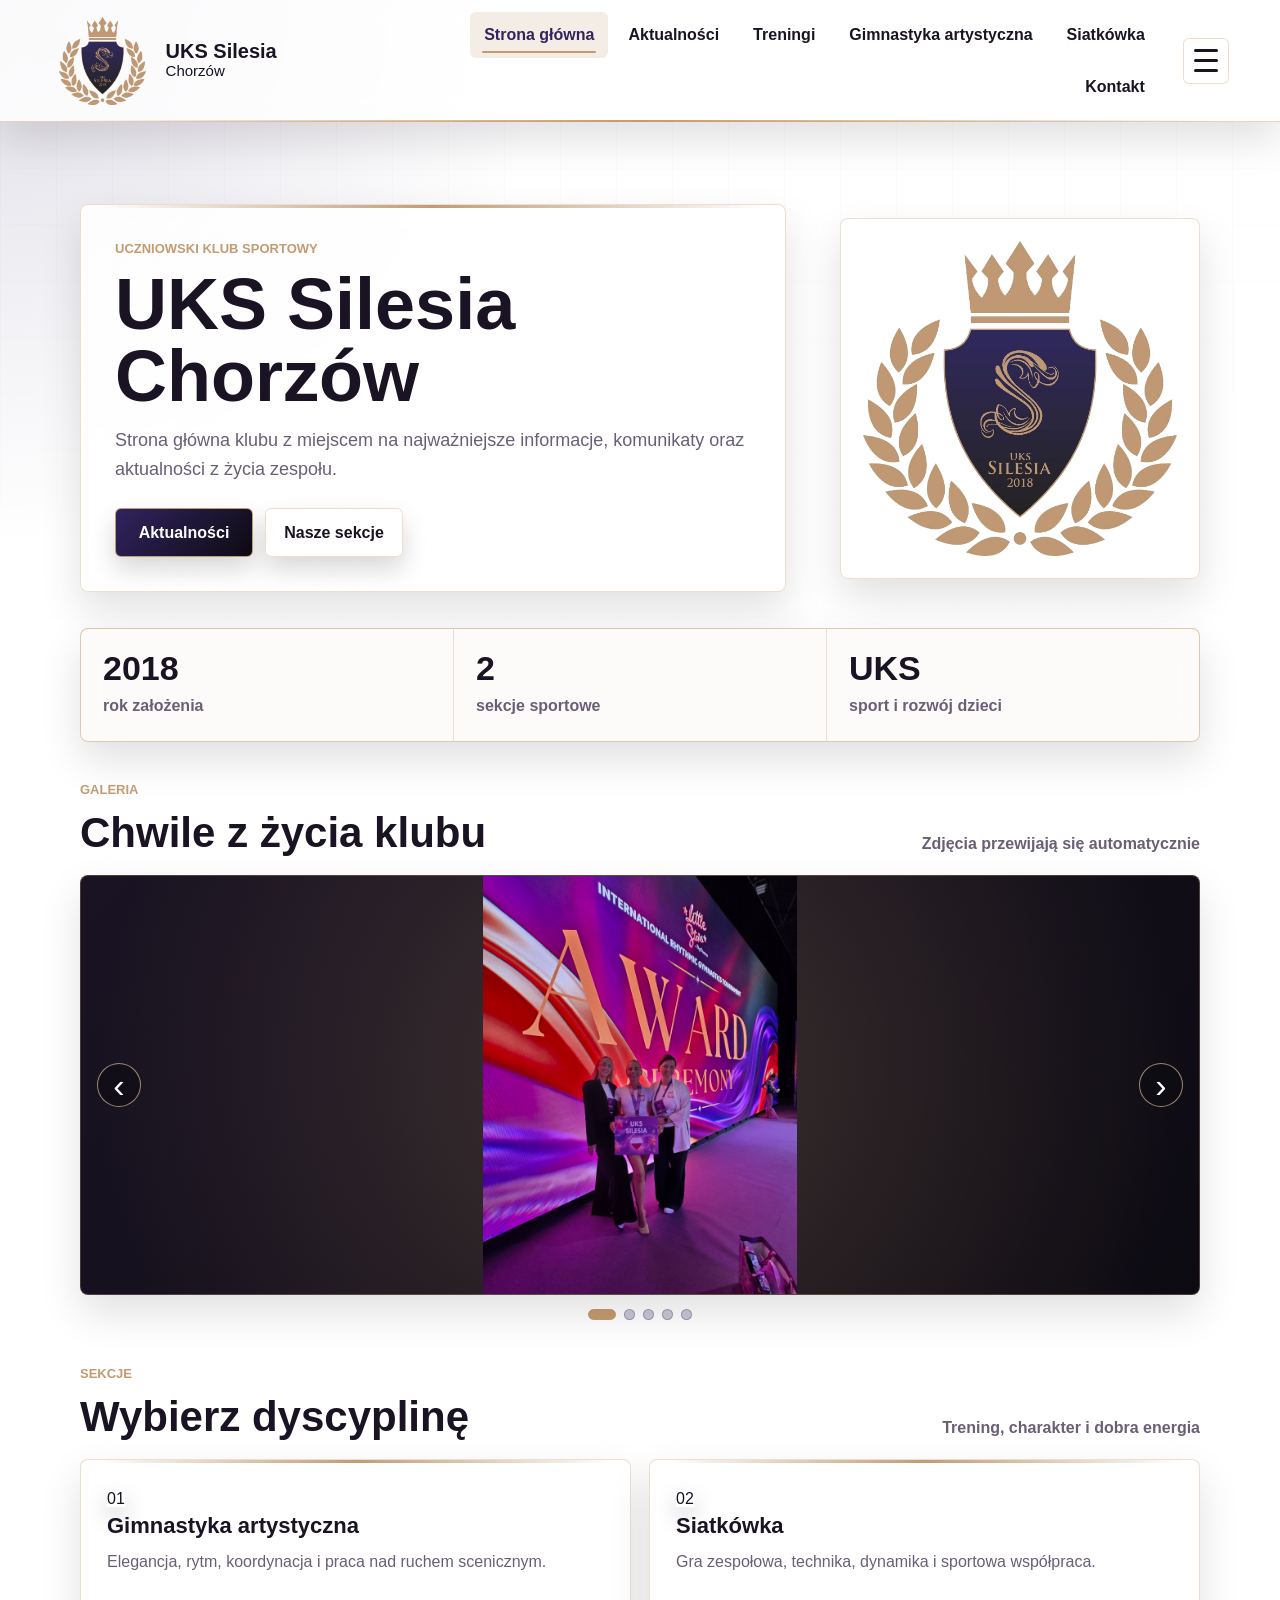
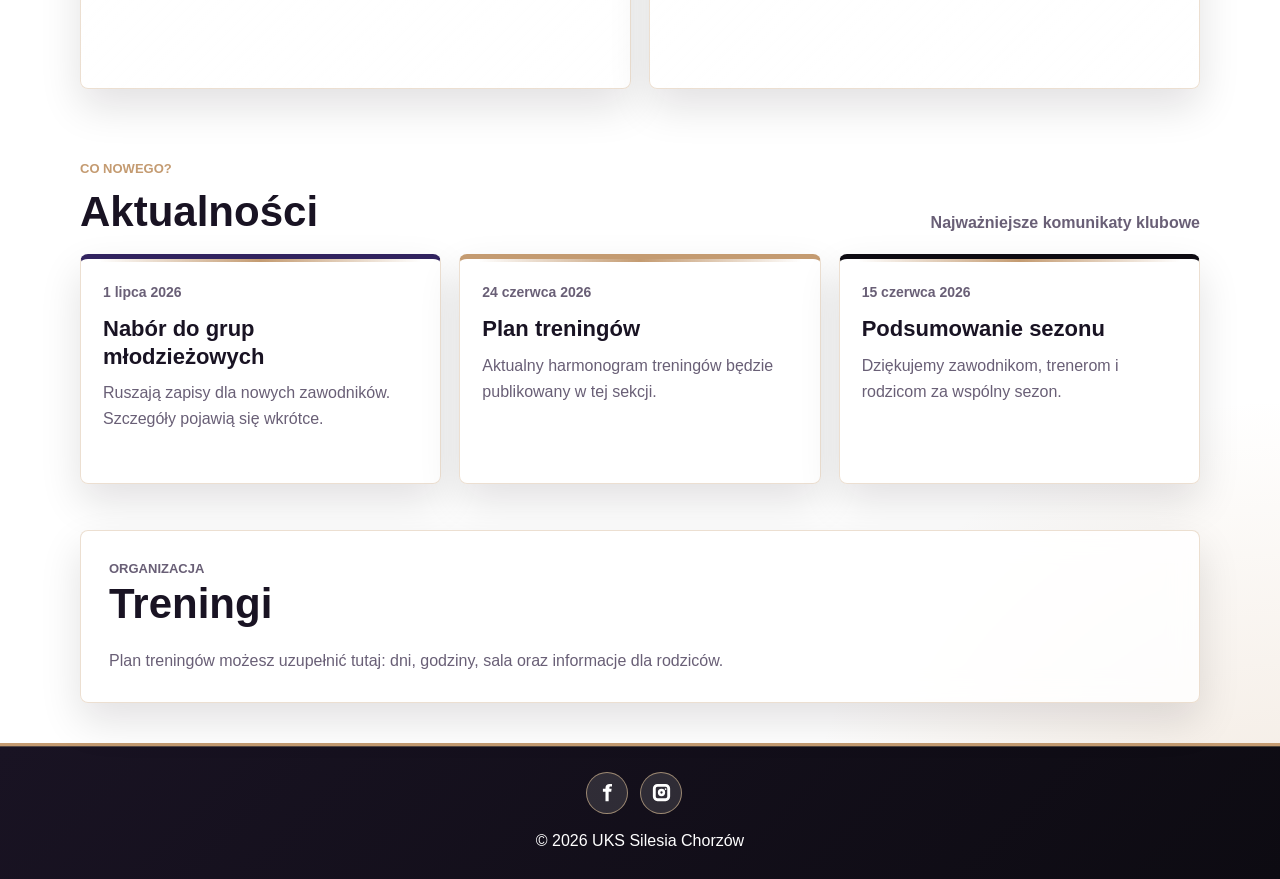
==== commit 8dc93c3a: "Update index.html" ====
--- a/index.html
+++ b/index.html
@@ -22,7 +22,7 @@
       <a href="#treningi">Treningi</a>
       <a href="gimnastyka-artystyczna.html">Gimnastyka artystyczna</a>
       <a href="siatkowka.html">Siatkówka</a>
-      <a href="#kontakt">Kontakt</a>
+      <a href="kontakt.html">Kontakt</a>
     </nav>
 
     <div class="obszar-menu">
@@ -38,7 +38,7 @@
         <a href="#treningi">Treningi</a>
         <a href="gimnastyka-artystyczna.html">Gimnastyka artystyczna</a>
         <a href="siatkowka.html">Siatkówka</a>
-        <a href="#kontakt">Kontakt</a>
+        <a href="kontakt.html">Kontakt</a>
       </div>
     </div>
   </header>
@@ -132,7 +132,7 @@
         </a>
       </div>
     </section>
-
+<!-- AKTUALNOSCI  -->
     <section class="aktualnosci" id="aktualnosci" aria-labelledby="naglowek-aktualnosci">
       <div class="naglowek-sekcji">
         <div>
@@ -160,9 +160,10 @@
           <h3>Podsumowanie sezonu</h3>
           <p>Dziękujemy zawodnikom, trenerom i rodzicom za wspólny sezon.</p>
         </article>
+        
       </div>
     </section>
-
+<!-- KONIEC AKTUALNOSCI  -->
     <section class="sekcja-informacyjna" id="treningi">
       <div>
         <p class="etykieta">Organizacja</p>
@@ -172,7 +173,7 @@
     </section>
   </main>
 
-  <footer class="stopka-strony" id="kontakt">
+  <footer class="stopka-strony">
     <div class="linki-spolecznosciowe" aria-label="Media społecznościowe">
       <a class="ikona-spolecznosciowa" href="https://www.facebook.com/uks.silesia.7/" target="_blank" rel="noopener noreferrer" aria-label="Facebook UKS Silesia">
         <svg viewBox="0 0 24 24" aria-hidden="true">
@@ -183,7 +184,7 @@
         <svg viewBox="0 0 24 24" aria-hidden="true">
           <path d="M7.8 3h8.4A4.8 4.8 0 0 1 21 7.8v8.4a4.8 4.8 0 0 1-4.8 4.8H7.8A4.8 4.8 0 0 1 3 16.2V7.8A4.8 4.8 0 0 1 7.8 3Zm0 3A1.8 1.8 0 0 0 6 7.8v8.4A1.8 1.8 0 0 0 7.8 18h8.4a1.8 1.8 0 0 0 1.8-1.8V7.8A1.8 1.8 0 0 0 16.2 6H7.8Zm4.2 2.2a3.8 3.8 0 1 1 0 7.6 3.8 3.8 0 0 1 0-7.6Zm0 2.6a1.2 1.2 0 1 0 0 2.4 1.2 1.2 0 0 0 0-2.4Zm4.3-3.3a.9.9 0 1 1 0 1.8.9.9 0 0 1 0-1.8Z"></path>
         </svg>
-      </a>
+      </a> <br>
     </div>
     <p>© 2026 UKS Silesia Chorzów</p>
   </footer>
